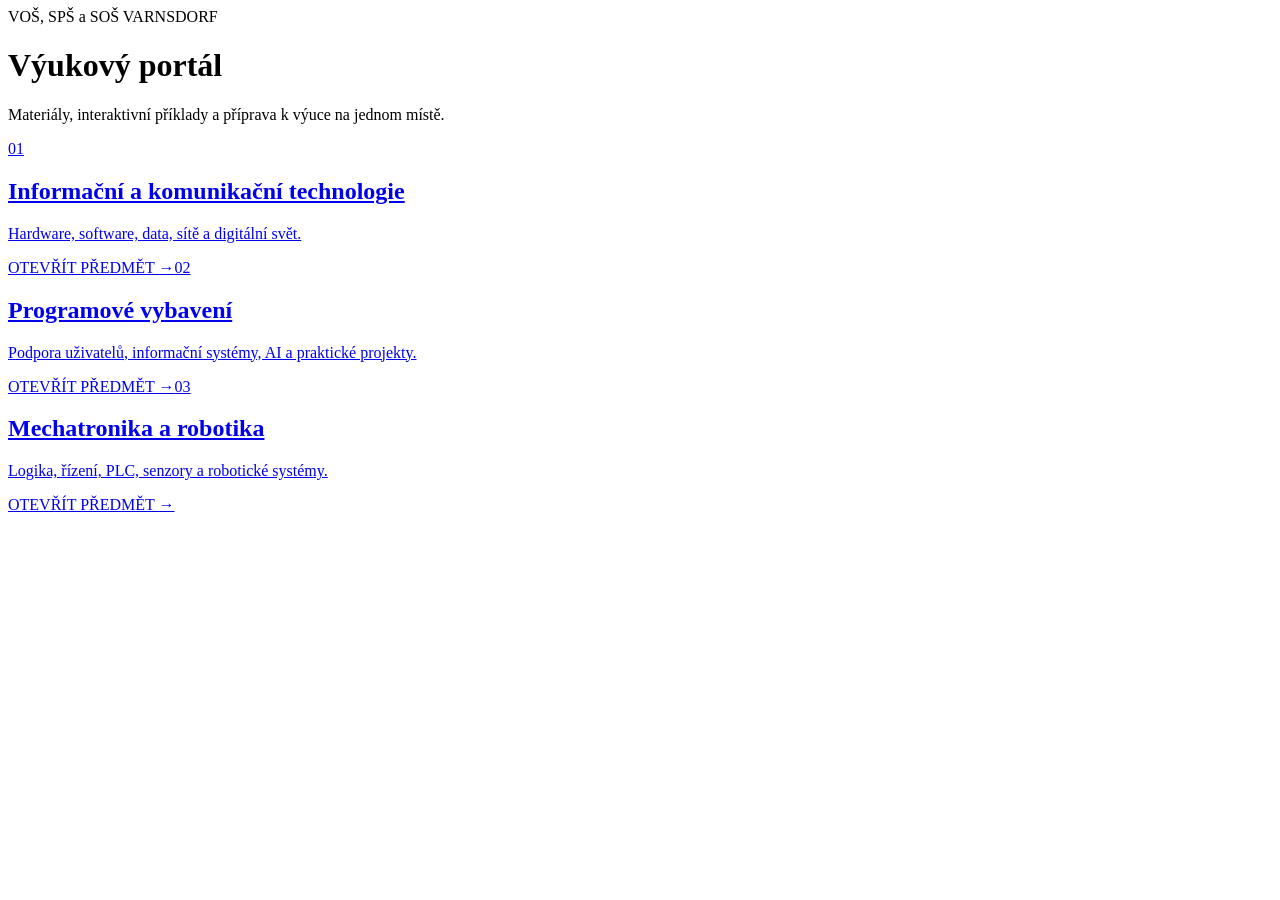
==== index.html @ e789d341 "Build initial school portal and interactive 5A prototype" ====
<!doctype html><html lang="cs"><head><meta charset="utf-8"><meta name="viewport" content="width=device-width,initial-scale=1"><title>Výukový portál | VOŠ, SPŠ a SOŠ Varnsdorf</title><link href="https://fonts.googleapis.com/css2?family=Raleway:wght@200;400;600;700&display=swap" rel="stylesheet"><link rel="stylesheet" href="assets/css/styles.css"></head><body><main class="landing"><div class="eyebrow">VOŠ, SPŠ a SOŠ VARNSDORF</div><h1>Výukový portál</h1><p class="lead">Materiály, interaktivní příklady a příprava k výuce na jednom místě.</p><section class="grid"><a class="subject yellow" href="ict/"><span class="num">01</span><h2>Informační a komunikační technologie</h2><p>Hardware, software, data, sítě a digitální svět.</p><span class="go">OTEVŘÍT PŘEDMĚT →</span></a><a class="subject blue" href="programove-vybaveni/"><span class="num">02</span><h2>Programové vybavení</h2><p>Podpora uživatelů, informační systémy, AI a praktické projekty.</p><span class="go">OTEVŘÍT PŘEDMĚT →</span></a><a class="subject green" href="mechatronika/"><span class="num">03</span><h2>Mechatronika a robotika</h2><p>Logika, řízení, PLC, senzory a robotické systémy.</p><span class="go">OTEVŘÍT PŘEDMĚT →</span></a></section></main></body></html>
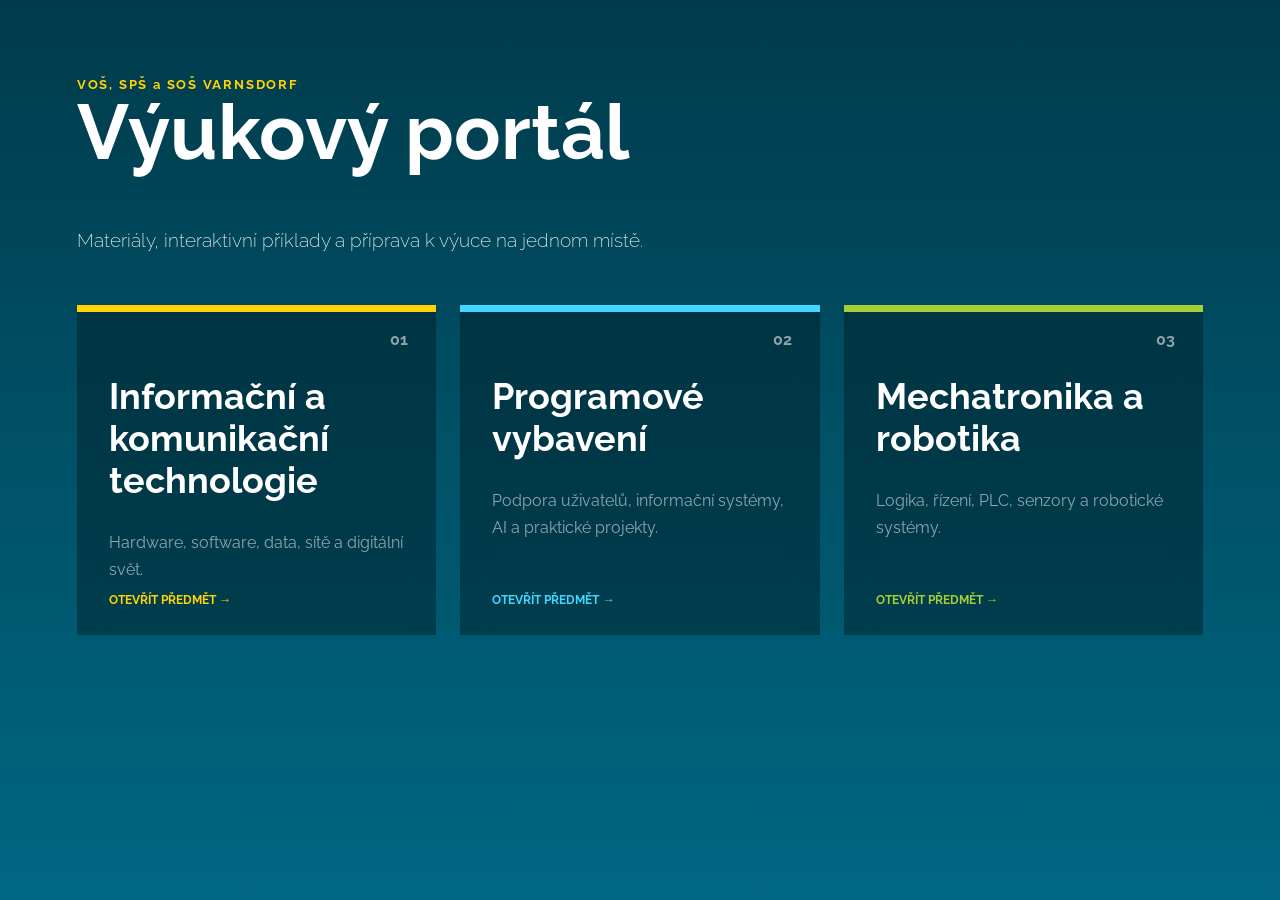
==== commit 61bd79a0: "Trigger GitHub Pages rebuild" ====
--- a/index.html
+++ b/index.html
@@ -1 +1 @@
-<!doctype html><html lang="cs"><head><meta charset="utf-8"><meta name="viewport" content="width=device-width,initial-scale=1"><title>Výukový portál | VOŠ, SPŠ a SOŠ Varnsdorf</title><link href="https://fonts.googleapis.com/css2?family=Raleway:wght@200;400;600;700&display=swap" rel="stylesheet"><link rel="stylesheet" href="assets/css/styles.css"></head><body><main class="landing"><div class="eyebrow">VOŠ, SPŠ a SOŠ VARNSDORF</div><h1>Výukový portál</h1><p class="lead">Materiály, interaktivní příklady a příprava k výuce na jednom místě.</p><section class="grid"><a class="subject yellow" href="ict/"><span class="num">01</span><h2>Informační a komunikační technologie</h2><p>Hardware, software, data, sítě a digitální svět.</p><span class="go">OTEVŘÍT PŘEDMĚT →</span></a><a class="subject blue" href="programove-vybaveni/"><span class="num">02</span><h2>Programové vybavení</h2><p>Podpora uživatelů, informační systémy, AI a praktické projekty.</p><span class="go">OTEVŘÍT PŘEDMĚT →</span></a><a class="subject green" href="mechatronika/"><span class="num">03</span><h2>Mechatronika a robotika</h2><p>Logika, řízení, PLC, senzory a robotické systémy.</p><span class="go">OTEVŘÍT PŘEDMĚT →</span></a></section></main></body></html>+<!doctype html><html lang="cs"><head><meta charset="utf-8"><meta name="viewport" content="width=device-width,initial-scale=1"><title>Výukový portál | VOŠ, SPŠ a SOŠ Varnsdorf</title><link href="https://fonts.googleapis.com/css2?family=Raleway:wght@200;400;600;700&display=swap" rel="stylesheet"><link rel="stylesheet" href="assets/css/styles.css"><meta name="description" content="Výukový portál VOŠ, SPŠ a SOŠ Varnsdorf"></head><body><main class="landing"><div class="eyebrow">VOŠ, SPŠ a SOŠ VARNSDORF</div><h1>Výukový portál</h1><p class="lead">Materiály, interaktivní příklady a příprava k výuce na jednom místě.</p><section class="grid"><a class="subject yellow" href="ict/"><span class="num">01</span><h2>Informační a komunikační technologie</h2><p>Hardware, software, data, sítě a digitální svět.</p><span class="go">OTEVŘÍT PŘEDMĚT →</span></a><a class="subject blue" href="programove-vybaveni/"><span class="num">02</span><h2>Programové vybavení</h2><p>Podpora uživatelů, informační systémy, AI a praktické projekty.</p><span class="go">OTEVŘÍT PŘEDMĚT →</span></a><a class="subject green" href="mechatronika/"><span class="num">03</span><h2>Mechatronika a robotika</h2><p>Logika, řízení, PLC, senzory a robotické systémy.</p><span class="go">OTEVŘÍT PŘEDMĚT →</span></a></section></main></body></html>
--- a/assets/css/styles.css
+++ b/assets/css/styles.css
@@ -0,0 +1 @@
+:root{--yellow:#ffd400;--cyan:#41d7ff;--blue:#00c0f3;--green:#a6ce39;--top:#003b4b;--bottom:#006783;--panel:#001b2273;--muted:#ffffff8c;--danger:#ef4444}*{box-sizing:border-box}body{margin:0;min-height:100vh;font-family:Raleway,Arial,sans-serif;color:#fff;background:linear-gradient(180deg,var(--top),var(--bottom));background-attachment:fixed}a{color:var(--yellow);text-decoration:none}a:hover{text-decoration:underline}h1,h2,h3{margin-top:0}h1{font-size:clamp(2.6rem,6vw,4.8rem);line-height:1.05}h2{font-size:clamp(1.6rem,3vw,2.25rem)}.landing,.content{max-width:1280px;margin:auto;padding:clamp(32px,6vw,80px)}.eyebrow,.kicker{font-weight:700;letter-spacing:.14em;color:var(--yellow);font-size:.8rem}.lead{font-size:1.2rem;font-weight:200;line-height:1.7;max-width:760px;margin:10px 0 48px}.grid,.cards,.concept{display:grid;grid-template-columns:repeat(3,1fr);gap:24px}.subject,.card,.glass,.lab{display:block;background:var(--panel);backdrop-filter:blur(12px);border:0;border-radius:0;padding:32px;color:#fff}.subject{min-height:330px;position:relative;padding-top:70px;transition:.18s}.subject:hover,.card:hover{transform:translateY(-4px);text-decoration:none}.subject:before{content:"";position:absolute;left:0;top:0;width:100%;height:7px;background:var(--accent)}.yellow{--accent:var(--yellow)}.blue{--accent:var(--cyan)}.green{--accent:var(--green)}.num{position:absolute;top:25px;right:28px;color:var(--muted);font-weight:700}.subject p,.card p,.muted{color:var(--muted);line-height:1.65}.go{position:absolute;bottom:28px;left:32px;color:var(--accent);font-size:.78rem;font-weight:700}.topbar{background:rgba(0,20,26,.75);backdrop-filter:blur(20px);padding:14px clamp(20px,5vw,60px);display:flex;gap:14px}.crumb{color:var(--muted)}.hero{padding:60px 0 25px}.hero h1{font-size:clamp(2.4rem,5vw,4rem)}.cards{grid-template-columns:repeat(2,1fr)}.card{min-height:180px;transition:.18s}.tag{font-size:.72rem;font-weight:700;letter-spacing:.08em;color:var(--cyan)}.section{padding:52px 0}.concept{grid-template-columns:1fr 1fr}.big-state{font-size:3.6rem;font-weight:700;color:var(--cyan);text-align:center}.controls{display:flex;gap:12px;flex-wrap:wrap;margin:20px 0}button{font:600 .86rem Raleway;text-transform:uppercase;border:0;border-radius:4px;padding:13px 20px;cursor:pointer;background:#0083a6;color:#fff}button:hover{background:#b29400}.stop{background:var(--danger)}.secondary{background:#ffffff14}.statusline{display:grid;grid-template-columns:repeat(3,1fr);gap:10px}.status{background:#000f1480;padding:16px;text-align:center}.status b{display:block;font-size:1.7rem;margin-top:5px}.on{color:var(--green)}.off{color:var(--muted)}.motor{width:120px;height:120px;border:10px solid #ffffff30;border-radius:9999px;margin:18px auto;position:relative}.motor:after{content:"";position:absolute;width:10px;height:48px;background:var(--cyan);left:45px;top:26px;transform-origin:5px 24px}.motor.running:after{animation:spin .55s linear infinite}.motor.running{border-color:var(--green)}@keyframes spin{to{transform:rotate(360deg)}}table{width:100%;border-collapse:collapse;background:#000f1433}th,td{padding:14px;text-align:center}th{background:#001b2280;color:var(--yellow)}tr:nth-child(even){background:#ffffff08}.feedback{min-height:24px;color:var(--cyan);font-weight:600}.footer{padding:50px 0;color:var(--muted);font-size:.8rem}@media(max-width:800px){.grid,.cards,.concept{grid-template-columns:1fr}.subject{min-height:260px}.statusline{grid-template-columns:1fr}.landing,.content{padding:28px 20px}}
